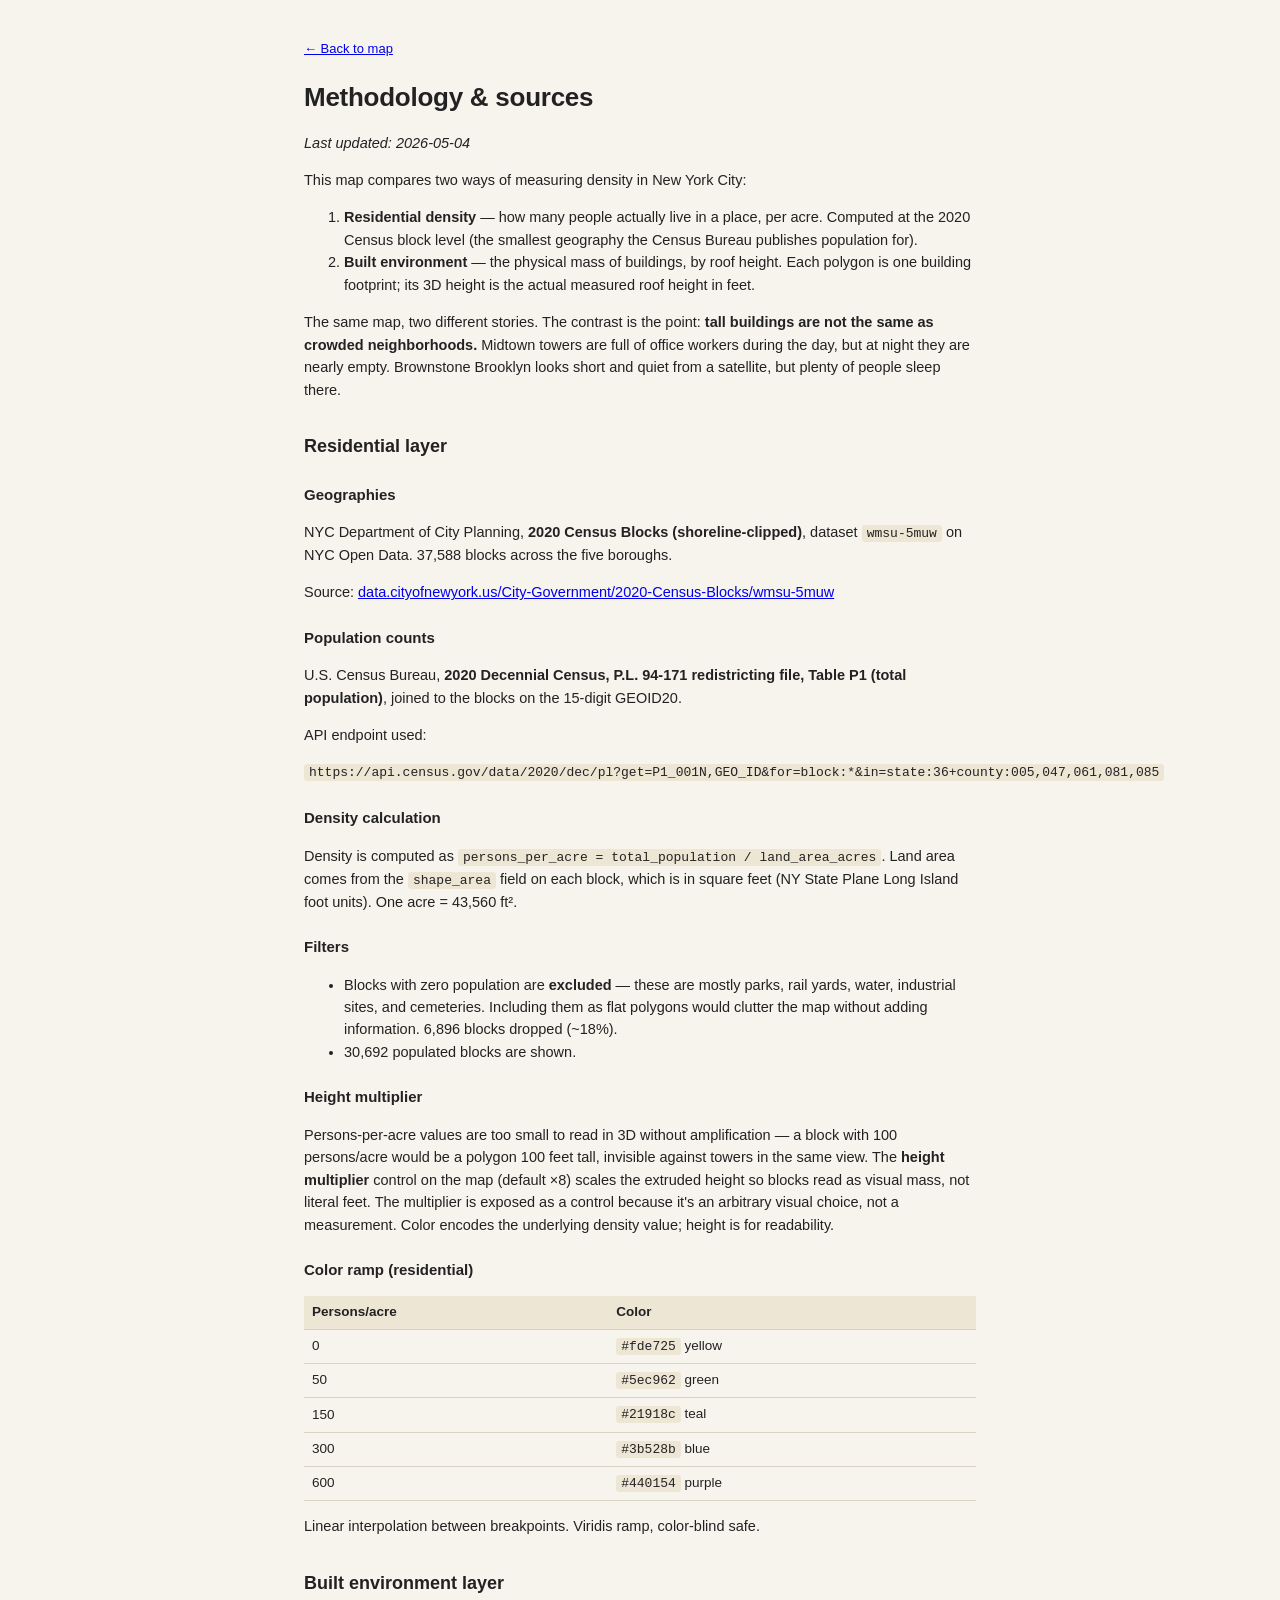
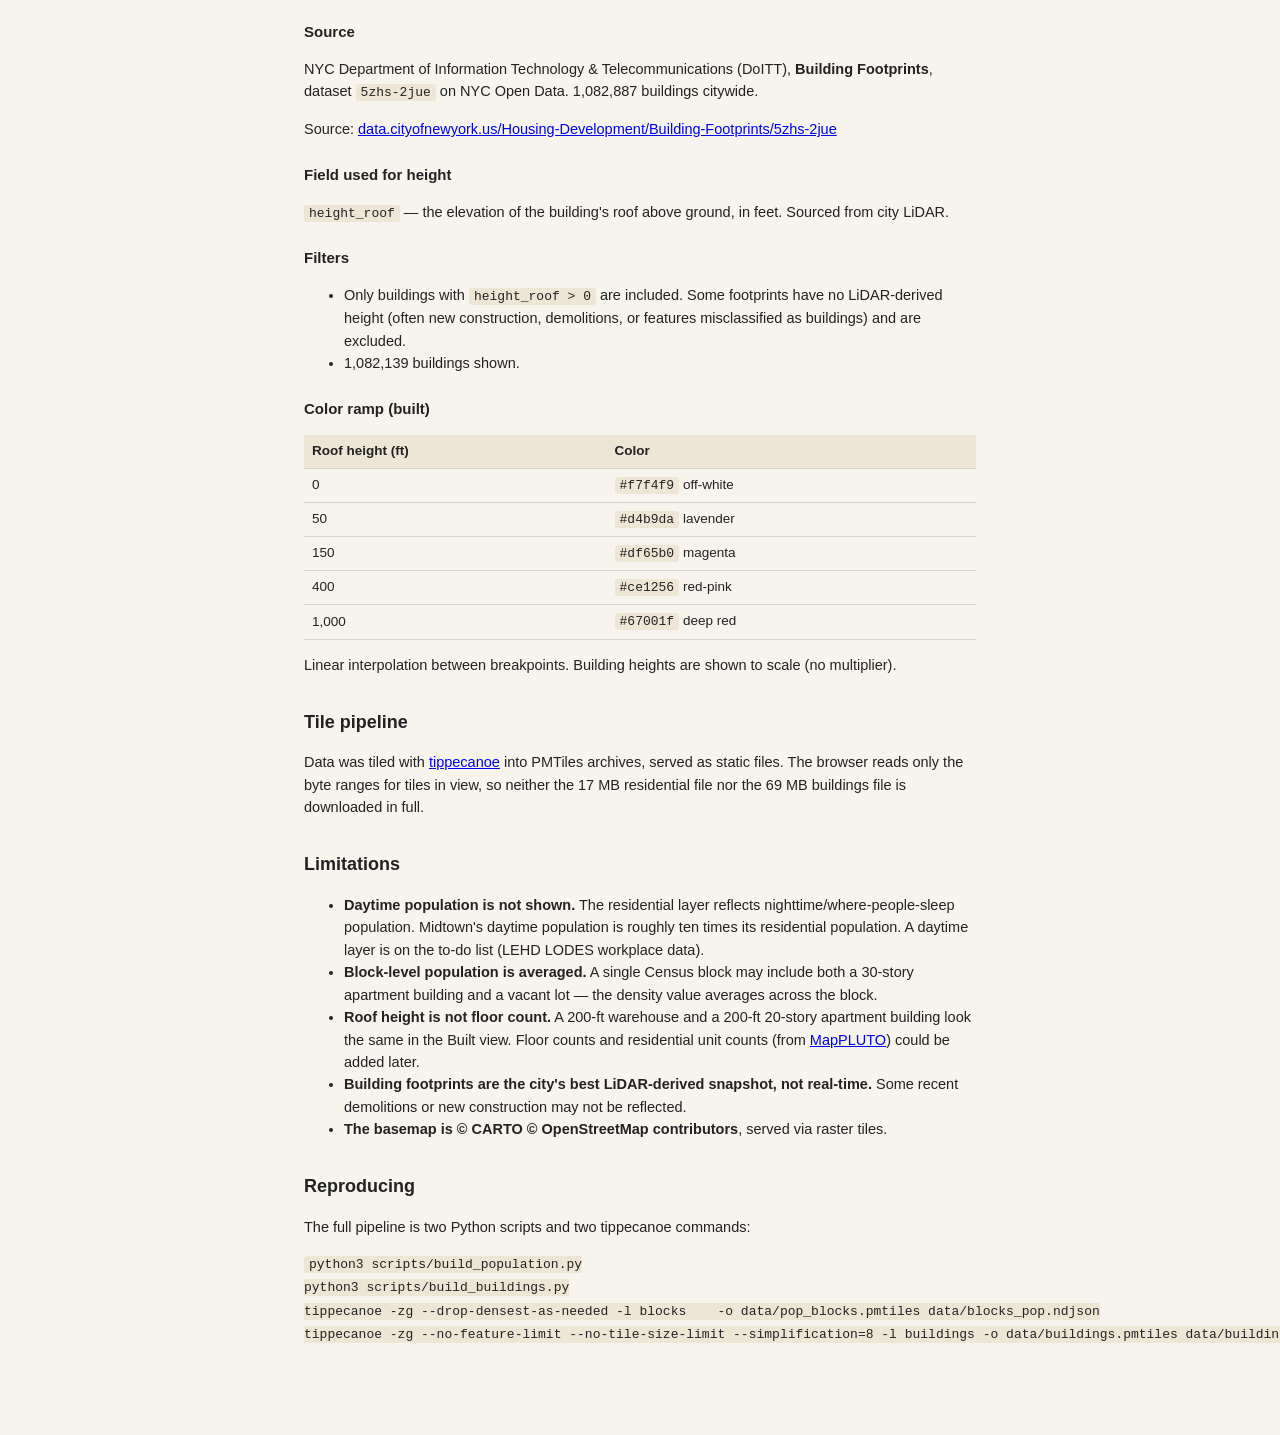
==== methodology.html @ 62169f1a "Initial commit: NYC residential density vs. built environment 3D map Two MapLibre fill-extrusion lay" ====
<!doctype html>
<html lang="en">
<head>
<meta charset="utf-8">
<meta name="viewport" content="width=device-width, initial-scale=1">
<title>Methodology &mdash; NYC residential density vs. built environment</title>
<link rel="stylesheet" href="src/style.css">
<style>
  body { background: #f7f4ee; }
  main {
    max-width: 720px;
    margin: 0 auto;
    padding: 36px 24px 80px;
    line-height: 1.55;
    font-size: 15px;
    color: #222;
  }
  h1 { font-size: 26px; letter-spacing: -0.01em; margin-bottom: 6px; }
  h2 { font-size: 18px; margin-top: 32px; }
  h3 { font-size: 15px; margin-top: 22px; }
  p, li { font-size: 14.5px; }
  code {
    background: #eee6d4;
    padding: 1px 5px;
    border-radius: 3px;
    font-size: 13px;
  }
  table {
    border-collapse: collapse;
    width: 100%;
    margin: 12px 0;
    font-size: 13.5px;
  }
  th, td { text-align: left; border-bottom: 1px solid #d8d2c5; padding: 6px 8px; }
  th { background: #eee6d4; }
  .back { display: inline-block; margin-bottom: 18px; font-size: 13px; }
</style>
</head>
<body>
<main>
<a class="back" href="./">&larr; Back to map</a>

<h1>Methodology &amp; sources</h1>
<p><em>Last updated: 2026-05-04</em></p>

<p>This map compares two ways of measuring density in New York City:</p>
<ol>
  <li><strong>Residential density</strong> &mdash; how many people actually live in a place, per acre. Computed at the 2020 Census block level (the smallest geography the Census Bureau publishes population for).</li>
  <li><strong>Built environment</strong> &mdash; the physical mass of buildings, by roof height. Each polygon is one building footprint; its 3D height is the actual measured roof height in feet.</li>
</ol>

<p>The same map, two different stories. The contrast is the point: <strong>tall buildings are not the same as crowded neighborhoods.</strong> Midtown towers are full of office workers during the day, but at night they are nearly empty. Brownstone Brooklyn looks short and quiet from a satellite, but plenty of people sleep there.</p>

<h2>Residential layer</h2>

<h3>Geographies</h3>
<p>NYC Department of City Planning, <strong>2020 Census Blocks (shoreline-clipped)</strong>, dataset <code>wmsu-5muw</code> on NYC Open Data. 37,588 blocks across the five boroughs.</p>
<p>Source: <a href="https://data.cityofnewyork.us/City-Government/2020-Census-Blocks/wmsu-5muw">data.cityofnewyork.us/City-Government/2020-Census-Blocks/wmsu-5muw</a></p>

<h3>Population counts</h3>
<p>U.S. Census Bureau, <strong>2020 Decennial Census, P.L. 94-171 redistricting file, Table P1 (total population)</strong>, joined to the blocks on the 15-digit GEOID20.</p>
<p>API endpoint used:</p>
<pre><code>https://api.census.gov/data/2020/dec/pl?get=P1_001N,GEO_ID&amp;for=block:*&amp;in=state:36+county:005,047,061,081,085</code></pre>

<h3>Density calculation</h3>
<p>Density is computed as <code>persons_per_acre = total_population / land_area_acres</code>. Land area comes from the <code>shape_area</code> field on each block, which is in square feet (NY State Plane Long Island foot units). One acre = 43,560 ft&sup2;.</p>

<h3>Filters</h3>
<ul>
  <li>Blocks with zero population are <strong>excluded</strong> &mdash; these are mostly parks, rail yards, water, industrial sites, and cemeteries. Including them as flat polygons would clutter the map without adding information. 6,896 blocks dropped (~18%).</li>
  <li>30,692 populated blocks are shown.</li>
</ul>

<h3>Height multiplier</h3>
<p>Persons-per-acre values are too small to read in 3D without amplification &mdash; a block with 100 persons/acre would be a polygon 100 feet tall, invisible against towers in the same view. The <strong>height multiplier</strong> control on the map (default &times;8) scales the extruded height so blocks read as visual mass, not literal feet. The multiplier is exposed as a control because it's an arbitrary visual choice, not a measurement. Color encodes the underlying density value; height is for readability.</p>

<h3>Color ramp (residential)</h3>
<table>
  <tr><th>Persons/acre</th><th>Color</th></tr>
  <tr><td>0</td><td><code>#fde725</code> yellow</td></tr>
  <tr><td>50</td><td><code>#5ec962</code> green</td></tr>
  <tr><td>150</td><td><code>#21918c</code> teal</td></tr>
  <tr><td>300</td><td><code>#3b528b</code> blue</td></tr>
  <tr><td>600</td><td><code>#440154</code> purple</td></tr>
</table>
<p>Linear interpolation between breakpoints. Viridis ramp, color-blind safe.</p>

<h2>Built environment layer</h2>

<h3>Source</h3>
<p>NYC Department of Information Technology &amp; Telecommunications (DoITT), <strong>Building Footprints</strong>, dataset <code>5zhs-2jue</code> on NYC Open Data. 1,082,887 buildings citywide.</p>
<p>Source: <a href="https://data.cityofnewyork.us/Housing-Development/Building-Footprints/5zhs-2jue">data.cityofnewyork.us/Housing-Development/Building-Footprints/5zhs-2jue</a></p>

<h3>Field used for height</h3>
<p><code>height_roof</code> &mdash; the elevation of the building's roof above ground, in feet. Sourced from city LiDAR.</p>

<h3>Filters</h3>
<ul>
  <li>Only buildings with <code>height_roof &gt; 0</code> are included. Some footprints have no LiDAR-derived height (often new construction, demolitions, or features misclassified as buildings) and are excluded.</li>
  <li>1,082,139 buildings shown.</li>
</ul>

<h3>Color ramp (built)</h3>
<table>
  <tr><th>Roof height (ft)</th><th>Color</th></tr>
  <tr><td>0</td><td><code>#f7f4f9</code> off-white</td></tr>
  <tr><td>50</td><td><code>#d4b9da</code> lavender</td></tr>
  <tr><td>150</td><td><code>#df65b0</code> magenta</td></tr>
  <tr><td>400</td><td><code>#ce1256</code> red-pink</td></tr>
  <tr><td>1,000</td><td><code>#67001f</code> deep red</td></tr>
</table>
<p>Linear interpolation between breakpoints. Building heights are shown to scale (no multiplier).</p>

<h2>Tile pipeline</h2>
<p>Data was tiled with <a href="https://github.com/felt/tippecanoe">tippecanoe</a> into PMTiles archives, served as static files. The browser reads only the byte ranges for tiles in view, so neither the 17 MB residential file nor the 69 MB buildings file is downloaded in full.</p>

<h2>Limitations</h2>
<ul>
  <li><strong>Daytime population is not shown.</strong> The residential layer reflects nighttime/where-people-sleep population. Midtown's daytime population is roughly ten times its residential population. A daytime layer is on the to-do list (LEHD LODES workplace data).</li>
  <li><strong>Block-level population is averaged.</strong> A single Census block may include both a 30-story apartment building and a vacant lot &mdash; the density value averages across the block.</li>
  <li><strong>Roof height is not floor count.</strong> A 200-ft warehouse and a 200-ft 20-story apartment building look the same in the Built view. Floor counts and residential unit counts (from <a href="https://www.nyc.gov/site/planning/data-maps/open-data/dwn-pluto-mappluto.page">MapPLUTO</a>) could be added later.</li>
  <li><strong>Building footprints are the city's best LiDAR-derived snapshot, not real-time.</strong> Some recent demolitions or new construction may not be reflected.</li>
  <li><strong>The basemap is &copy; CARTO &copy; OpenStreetMap contributors</strong>, served via raster tiles.</li>
</ul>

<h2>Reproducing</h2>
<p>The full pipeline is two Python scripts and two tippecanoe commands:</p>
<pre><code>python3 scripts/build_population.py
python3 scripts/build_buildings.py
tippecanoe -zg --drop-densest-as-needed -l blocks    -o data/pop_blocks.pmtiles data/blocks_pop.ndjson
tippecanoe -zg --no-feature-limit --no-tile-size-limit --simplification=8 -l buildings -o data/buildings.pmtiles data/buildings.ndjson</code></pre>

</main>
</body>
</html>
---- src/style.css ----
:root {
  --ink: #111;
  --bg: #f7f4ee;
  --panel: rgba(255, 255, 255, 0.94);
  --rule: #d8d2c5;
  --accent: #2a4d8f;
}

* { box-sizing: border-box; }

html, body {
  margin: 0;
  padding: 0;
  height: 100%;
  font-family: -apple-system, BlinkMacSystemFont, "Helvetica Neue", Helvetica, Arial, sans-serif;
  color: var(--ink);
  background: var(--bg);
}

#map { position: absolute; inset: 0; }

.panel {
  position: absolute;
  background: var(--panel);
  backdrop-filter: blur(10px);
  -webkit-backdrop-filter: blur(10px);
  border: 1px solid var(--rule);
  border-radius: 6px;
  padding: 14px 16px;
  box-shadow: 0 6px 20px rgba(0, 0, 0, 0.08);
  font-size: 13px;
  line-height: 1.45;
  z-index: 5;
}

.panel-tl {
  top: 14px;
  left: 14px;
  max-width: 420px;
}

.panel-tr {
  top: 14px;
  right: 14px;
  max-width: 280px;
}

h1 {
  font-size: 18px;
  margin: 0 0 6px 0;
  letter-spacing: -0.01em;
}

.dek {
  margin: 0;
  color: #333;
  font-size: 12.5px;
}

.toggle {
  display: flex;
  border: 1px solid var(--rule);
  border-radius: 999px;
  overflow: hidden;
  margin-bottom: 12px;
}

.toggle button {
  flex: 1;
  background: transparent;
  border: 0;
  padding: 8px 12px;
  font: inherit;
  font-weight: 600;
  font-size: 13px;
  cursor: pointer;
  color: #444;
}

.toggle button.active {
  background: var(--accent);
  color: white;
}

.legend { margin-bottom: 8px; }
.legend.hidden { display: none; }

.legend-title {
  font-weight: 600;
  font-size: 12px;
  margin-bottom: 4px;
}

.multiplier-note {
  font-weight: 400;
  color: #666;
}

.ramp {
  height: 10px;
  border-radius: 2px;
  margin: 4px 0 2px;
}

.ramp-pop {
  background: linear-gradient(to right, #fde725, #5ec962, #21918c, #3b528b, #440154);
}

.ramp-bldg {
  background: linear-gradient(to right, #f7f4f9, #d4b9da, #df65b0, #ce1256, #67001f);
}

.ramp-labels {
  display: flex;
  justify-content: space-between;
  font-size: 10.5px;
  color: #555;
}

.multiplier {
  display: block;
  margin-top: 8px;
  font-size: 12px;
  color: #333;
}

.multiplier select {
  font: inherit;
  margin-left: 4px;
}

.links {
  margin: 6px 0 0 0;
  font-size: 11.5px;
}

.links a {
  color: var(--accent);
  text-decoration: none;
  border-bottom: 1px solid currentColor;
}

.tooltip {
  position: absolute;
  pointer-events: none;
  background: rgba(17, 17, 17, 0.92);
  color: white;
  padding: 6px 9px;
  border-radius: 4px;
  font-size: 12px;
  line-height: 1.4;
  z-index: 10;
  white-space: nowrap;
  transform: translate(8px, 8px);
}

.tooltip.hidden { display: none; }
.tooltip strong { font-weight: 600; }

@media (max-width: 700px) {
  .panel-tl { max-width: calc(100% - 28px); }
  .panel-tr {
    max-width: calc(100% - 28px);
    top: auto;
    bottom: 14px;
    right: 14px;
    left: 14px;
  }
}
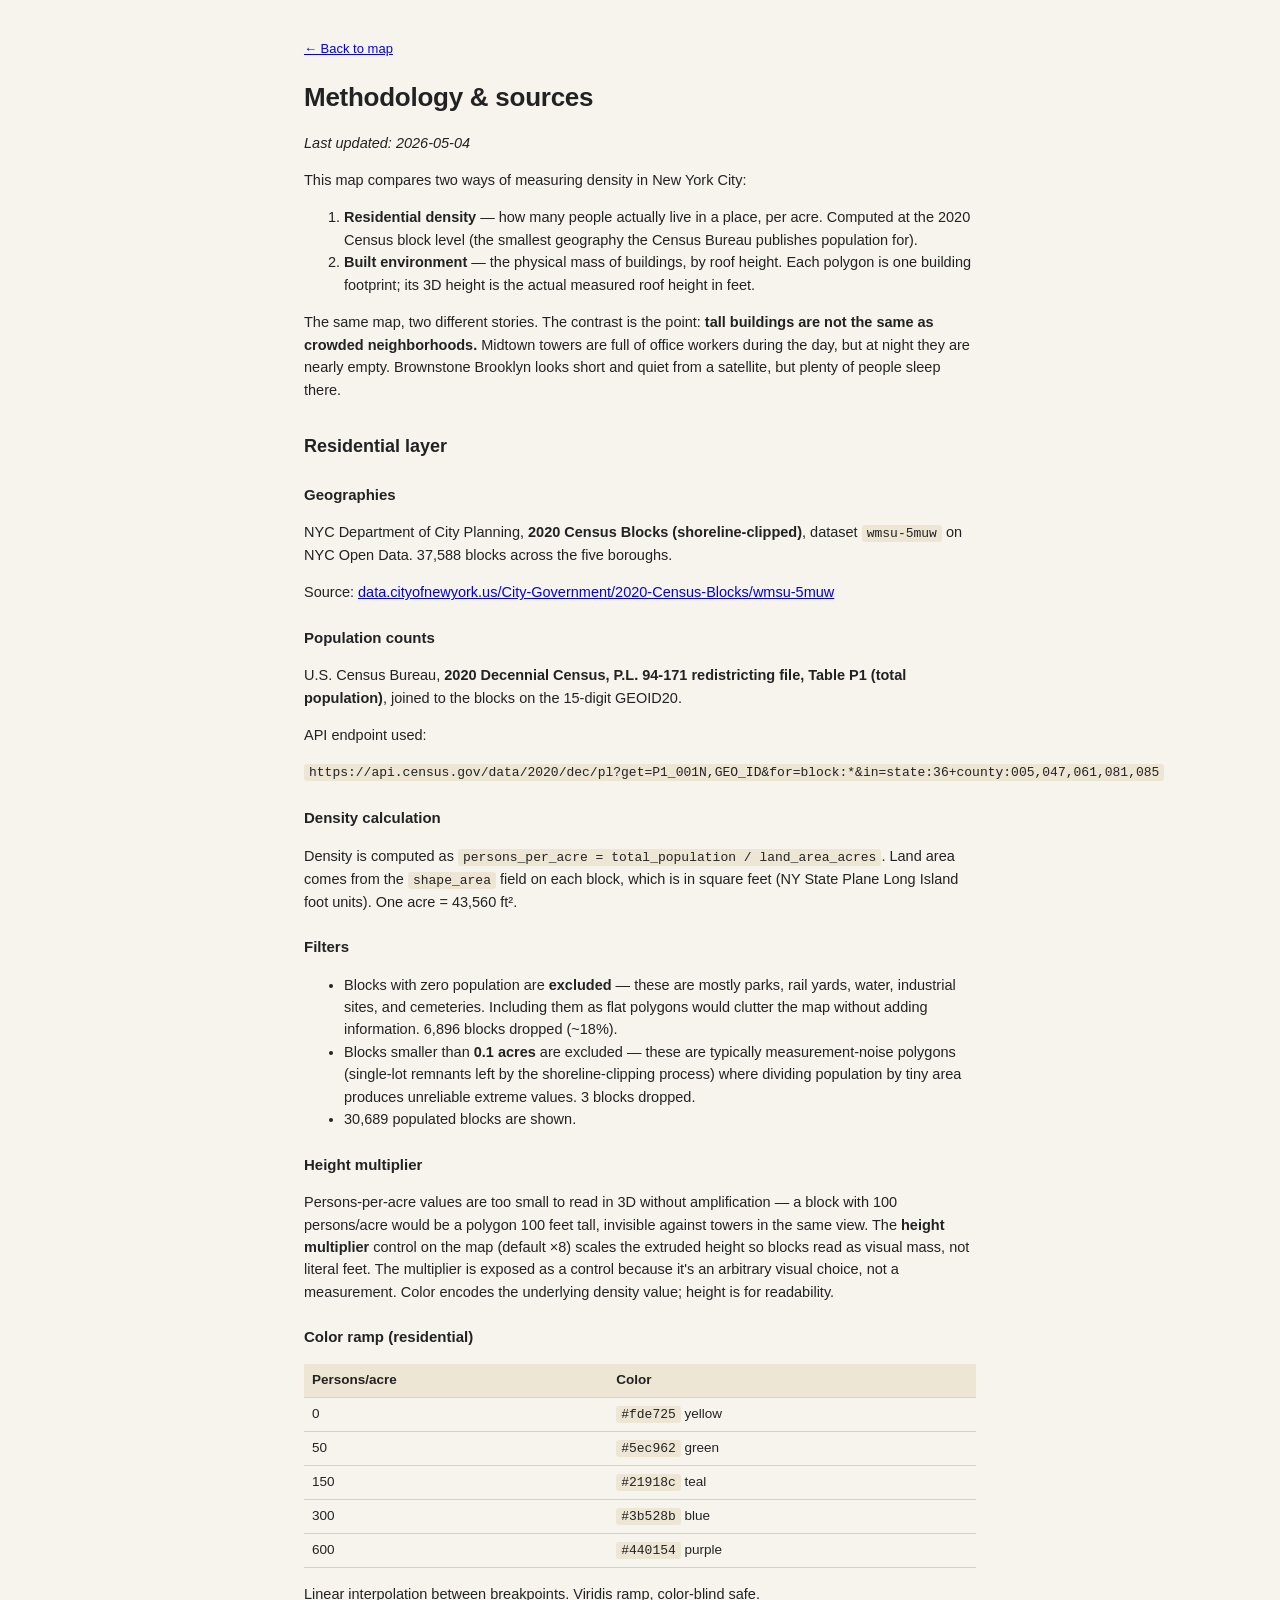
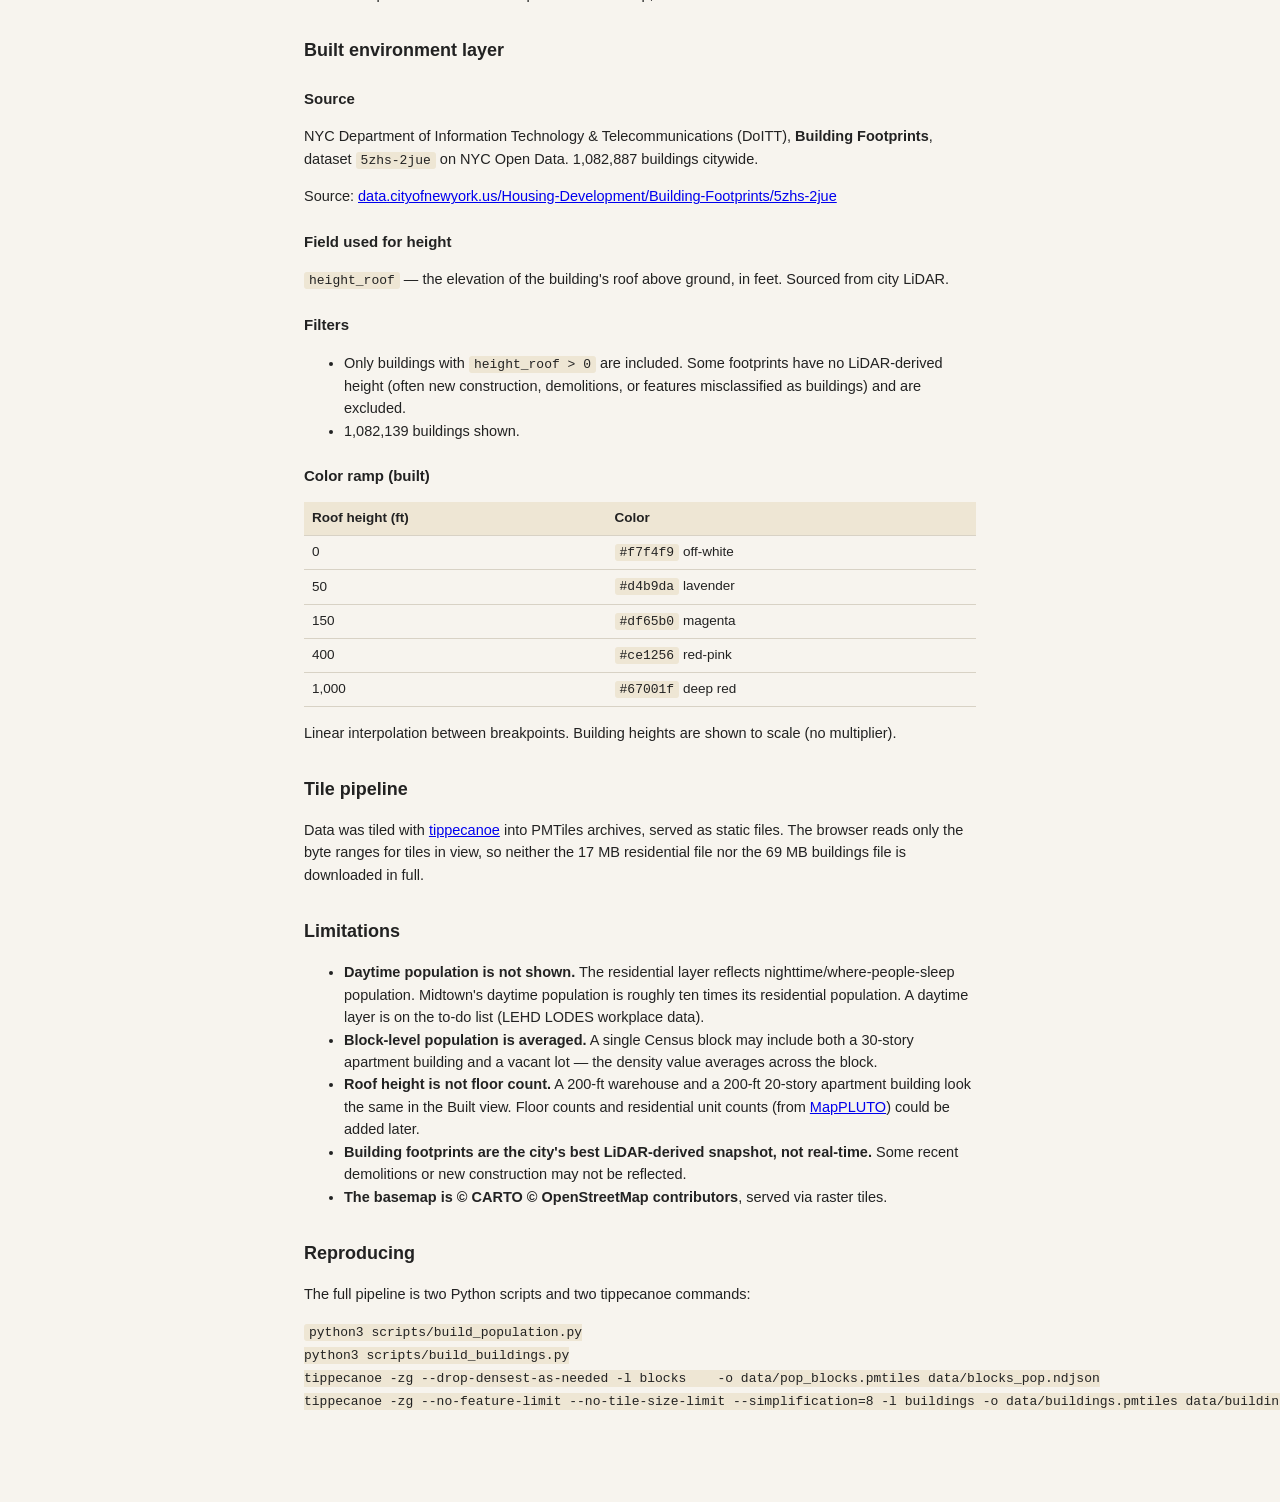
==== commit 2c09b70e: "Add rotation controls and tighten residential density filter - Auto-rotate / step-rotate buttons + m" ====
--- a/methodology.html
+++ b/methodology.html
@@ -68,7 +68,8 @@
 <h3>Filters</h3>
 <ul>
   <li>Blocks with zero population are <strong>excluded</strong> &mdash; these are mostly parks, rail yards, water, industrial sites, and cemeteries. Including them as flat polygons would clutter the map without adding information. 6,896 blocks dropped (~18%).</li>
-  <li>30,692 populated blocks are shown.</li>
+  <li>Blocks smaller than <strong>0.1 acres</strong> are excluded &mdash; these are typically measurement-noise polygons (single-lot remnants left by the shoreline-clipping process) where dividing population by tiny area produces unreliable extreme values. 3 blocks dropped.</li>
+  <li>30,689 populated blocks are shown.</li>
 </ul>
 
 <h3>Height multiplier</h3>
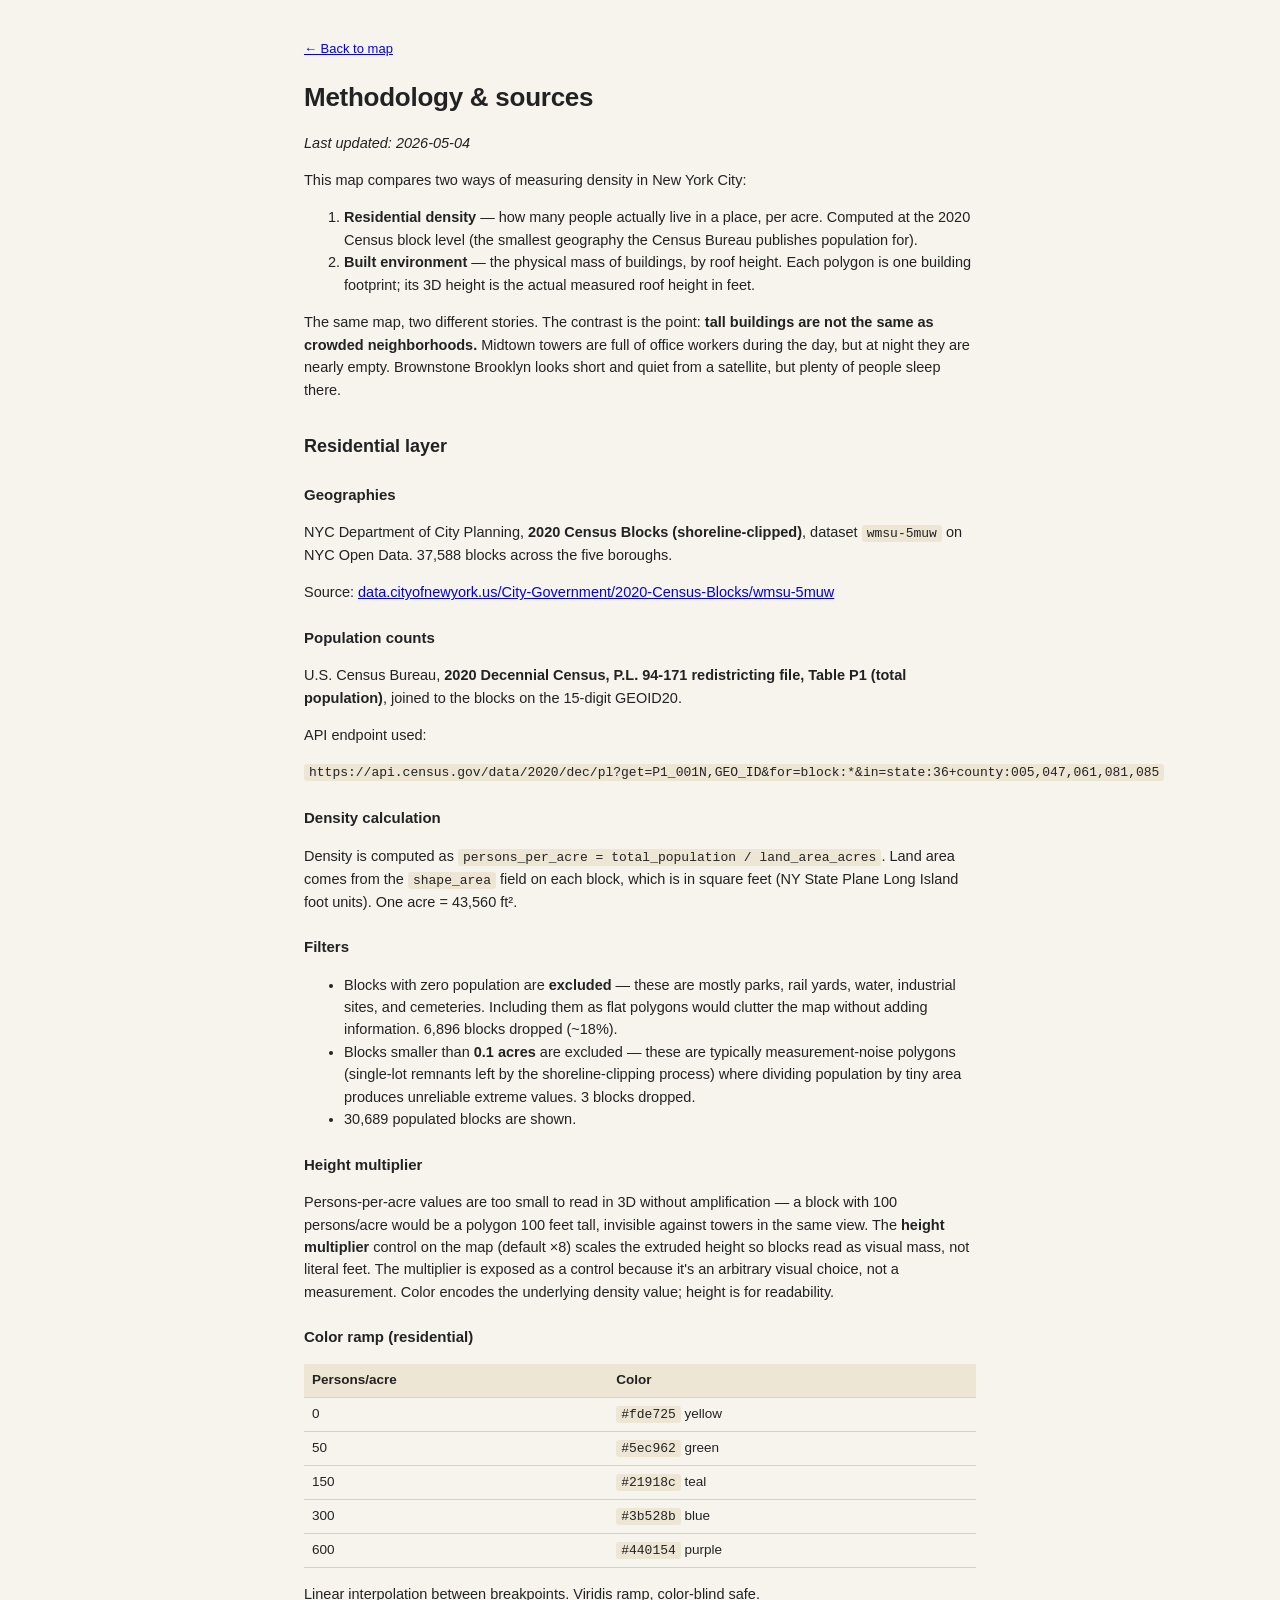
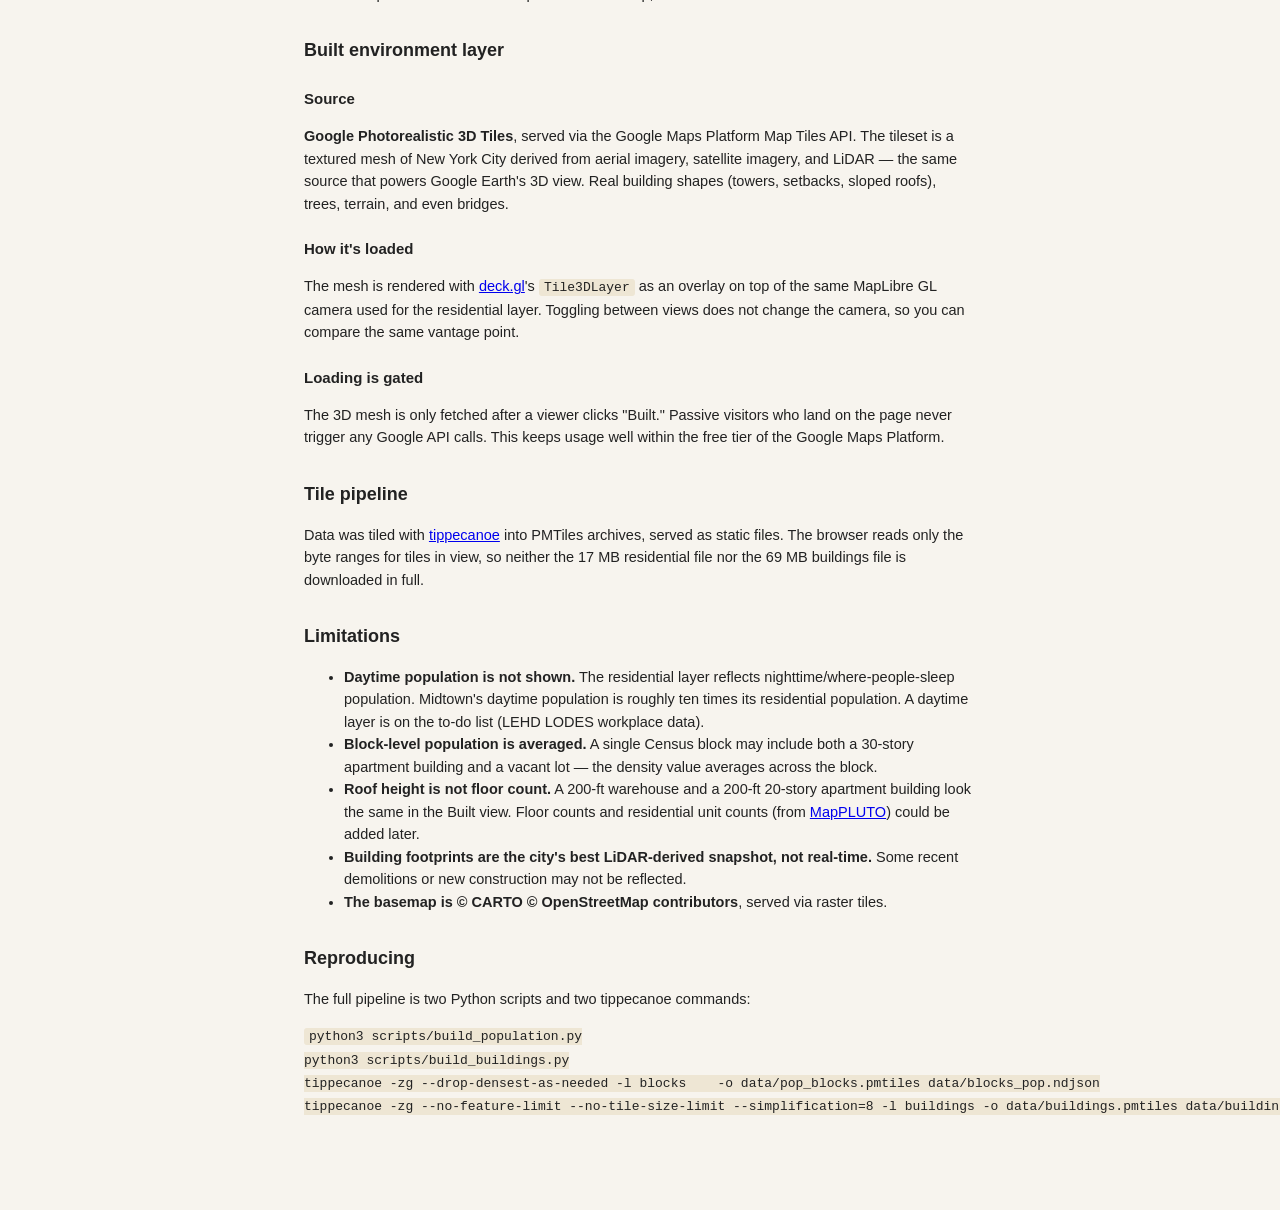
==== commit b211528f: "Replace flat-extruded buildings with Google Photorealistic 3D Tiles The Built view is now a textured" ====
--- a/methodology.html
+++ b/methodology.html
@@ -89,28 +89,13 @@
 <h2>Built environment layer</h2>
 
 <h3>Source</h3>
-<p>NYC Department of Information Technology &amp; Telecommunications (DoITT), <strong>Building Footprints</strong>, dataset <code>5zhs-2jue</code> on NYC Open Data. 1,082,887 buildings citywide.</p>
-<p>Source: <a href="https://data.cityofnewyork.us/Housing-Development/Building-Footprints/5zhs-2jue">data.cityofnewyork.us/Housing-Development/Building-Footprints/5zhs-2jue</a></p>
+<p><strong>Google Photorealistic 3D Tiles</strong>, served via the Google Maps Platform Map Tiles API. The tileset is a textured mesh of New York City derived from aerial imagery, satellite imagery, and LiDAR &mdash; the same source that powers Google Earth's 3D view. Real building shapes (towers, setbacks, sloped roofs), trees, terrain, and even bridges.</p>
 
-<h3>Field used for height</h3>
-<p><code>height_roof</code> &mdash; the elevation of the building's roof above ground, in feet. Sourced from city LiDAR.</p>
+<h3>How it's loaded</h3>
+<p>The mesh is rendered with <a href="https://deck.gl">deck.gl</a>'s <code>Tile3DLayer</code> as an overlay on top of the same MapLibre GL camera used for the residential layer. Toggling between views does not change the camera, so you can compare the same vantage point.</p>
 
-<h3>Filters</h3>
-<ul>
-  <li>Only buildings with <code>height_roof &gt; 0</code> are included. Some footprints have no LiDAR-derived height (often new construction, demolitions, or features misclassified as buildings) and are excluded.</li>
-  <li>1,082,139 buildings shown.</li>
-</ul>
-
-<h3>Color ramp (built)</h3>
-<table>
-  <tr><th>Roof height (ft)</th><th>Color</th></tr>
-  <tr><td>0</td><td><code>#f7f4f9</code> off-white</td></tr>
-  <tr><td>50</td><td><code>#d4b9da</code> lavender</td></tr>
-  <tr><td>150</td><td><code>#df65b0</code> magenta</td></tr>
-  <tr><td>400</td><td><code>#ce1256</code> red-pink</td></tr>
-  <tr><td>1,000</td><td><code>#67001f</code> deep red</td></tr>
-</table>
-<p>Linear interpolation between breakpoints. Building heights are shown to scale (no multiplier).</p>
+<h3>Loading is gated</h3>
+<p>The 3D mesh is only fetched after a viewer clicks "Built." Passive visitors who land on the page never trigger any Google API calls. This keeps usage well within the free tier of the Google Maps Platform.</p>
 
 <h2>Tile pipeline</h2>
 <p>Data was tiled with <a href="https://github.com/felt/tippecanoe">tippecanoe</a> into PMTiles archives, served as static files. The browser reads only the byte ranges for tiles in view, so neither the 17 MB residential file nor the 69 MB buildings file is downloaded in full.</p>
--- a/src/style.css
+++ b/src/style.css
@@ -157,6 +157,57 @@
 .tooltip.hidden { display: none; }
 .tooltip strong { font-weight: 600; }
 
+.rotate-row {
+  display: flex;
+  gap: 6px;
+  margin: 8px 0 4px;
+}
+
+.ghost-btn {
+  background: white;
+  border: 1px solid var(--rule);
+  border-radius: 4px;
+  padding: 5px 10px;
+  font: inherit;
+  font-size: 12px;
+  cursor: pointer;
+  color: #333;
+  flex: 0 0 auto;
+}
+
+.ghost-btn:hover { background: #f0ebde; }
+
+.ghost-btn.active {
+  background: var(--accent);
+  color: white;
+  border-color: var(--accent);
+}
+
+#btn-orbit { flex: 1; }
+
+.hint {
+  margin: 4px 0 8px;
+  font-size: 11px;
+  color: #666;
+  line-height: 1.35;
+}
+
+.attribution-google {
+  position: absolute;
+  bottom: 6px;
+  left: 6px;
+  background: rgba(255, 255, 255, 0.85);
+  padding: 2px 6px;
+  border-radius: 3px;
+  font-size: 10.5px;
+  color: #333;
+  z-index: 4;
+  pointer-events: none;
+  max-width: 60vw;
+  line-height: 1.3;
+}
+.attribution-google.hidden { display: none; }
+
 @media (max-width: 700px) {
   .panel-tl { max-width: calc(100% - 28px); }
   .panel-tr {
